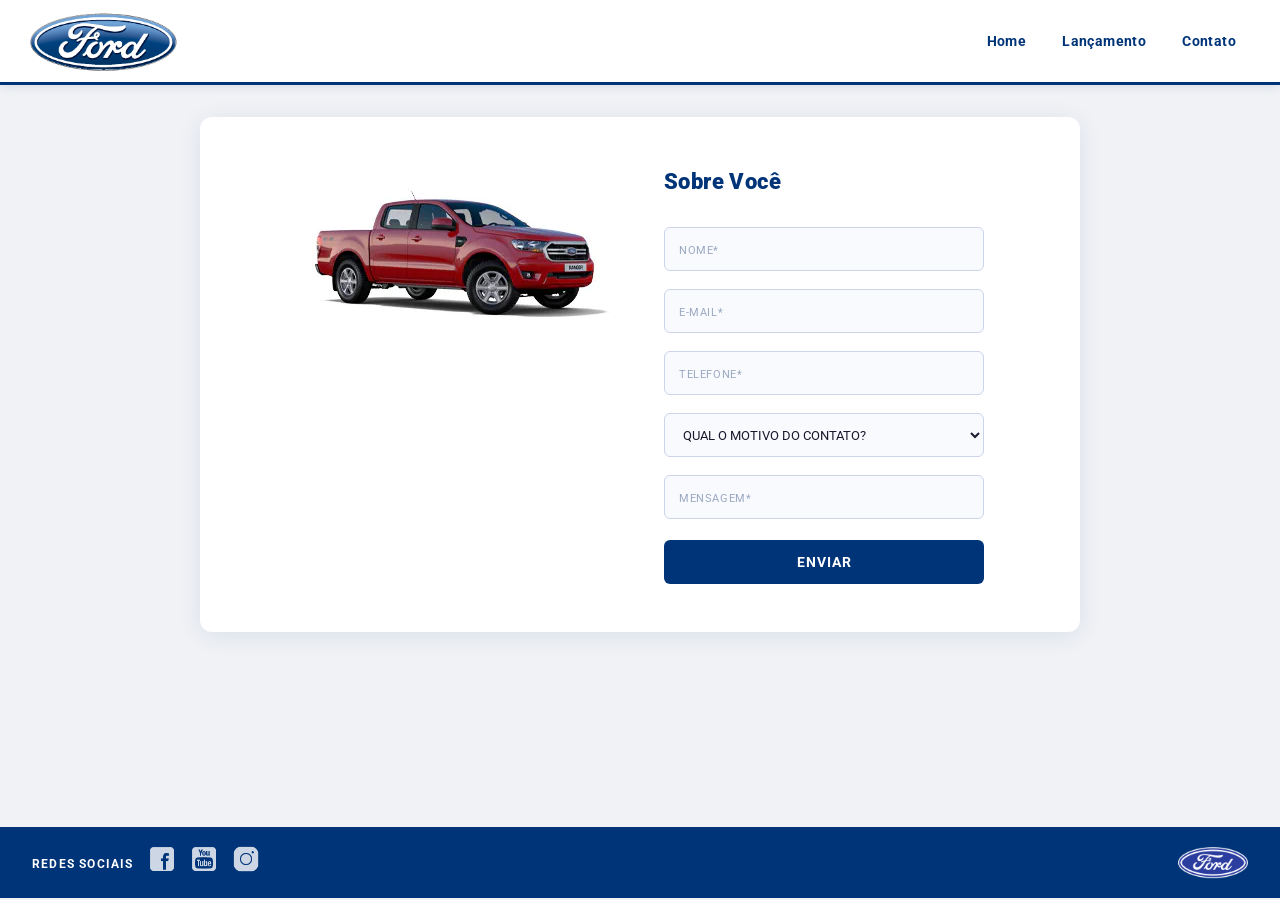
==== contato.html @ d1d5e274 "Versão 2 otimizada da aplicação" ====
<!DOCTYPE html>
<html lang="pt-br">
<head>
    <meta charset="UTF-8">
    <meta http-equiv="X-UA-Compatible" content="IE=edge">
    <meta name="viewport" content="width=device-width, initial-scale=1.0">
    <title>Ford</title>    
    <link href="css/reset.css" rel="stylesheet">
    <link href="css/style.css" rel="stylesheet">
    <link href="css/form.css" rel="stylesheet">
    <script src="js/form.js"></script>
</head>
<body>
    <header>       
        <div>
            <img src="img/logo-ford-256.png" width="150" class="logo" />
        </div>
        <nav>
            <ul>
                <li>
                    <a href="index.html">Home</a>
                </li>
                <li>
                    <a href="lancamento.html">Lançamento</a>
                </li>
                <li>
                    <a href="contato.html">Contato</a>
                </li>
            </ul>
        </nav>

    </header>
    <main>
        <div class="forms">
            <div>
                <img src="img/xls 2.2 diesel.jpg">
            </div>
            <div>
                <h2 class="titulo">Sobre Você</h2>
            <form onsubmit="return Post(this);">
                <input type="text" name="nome" placeholder="NOME*" class="fordform" required>
                <input type="text" name="email" placeholder="E-MAIL*" class="fordform" required>
                <input type="text" name="telefone" placeholder="TELEFONE*" class="fordform" required>
                <select name="contato" class="fordform" required>
                    <option selected>QUAL O MOTIVO DO CONTATO?</option>
                    <option>ELOGIO</option>
                    <option>DÚVIDA</option>
                    <option>RECLAMAÇÂO</option>
                </select>
                <input type="text" name="mensagem" placeholder="MENSAGEM*" class="fordform" required>
            <button type="submit">Enviar</button>
            </form>
            </div>
        </div>
    </main>
    <footer>
        <nav id="social">
            <ul>
                <li><span class="redesociais">Redes Sociais</span></li>
                <li><a href="https://www.facebook.com/FordBrasil/" title="Facebook"><img src="img/facebook-50.png"></a></li>
                <li><a href="https://www.youtube.com/fordbrasil" title="YouTube"><img src="img/youtube-squared-50.png"></a></li>
                <li><a href="https://www.instagram.com/fordbrasil/" title="Instagram"><img src="img/instagram-logo-50.png"></a></li>
            </ul>
        </nav>
        <div>
            <img src="img/ford-96.png" width="70"  />
        </div>
    </footer>    
</body>
</html>
---- css/style.css ----
@import url('https://fonts.googleapis.com/css2?family=Roboto:wght@300;400;700;900&display=swap');

:root {
    --ford-blue:        #003478;
    --ford-light-blue:  #1351d8;
    --ford-dark:        #1a1a2e;
    --ford-bg:          #f0f2f5;
    --ford-white:       #ffffff;
    --shadow-sm:        0 2px 10px rgba(0, 52, 120, 0.10);
    --shadow-md:        0 6px 28px rgba(0, 52, 120, 0.14);
    --shadow-lg:        0 14px 48px rgba(0, 52, 120, 0.22);
    --radius:           8px;
    --ease:             cubic-bezier(0.25, 0.46, 0.45, 0.94);
}

*, *::before, *::after {
    box-sizing: border-box;
}

html {
    height: 100%;
    scroll-behavior: smooth;
    scroll-padding-top: 72px; /* compensa o header sticky */
}

body {
    background: var(--ford-bg);
    height: 100%;
    font-family: 'Roboto', sans-serif;
    color: var(--ford-dark);
    line-height: 1.5;
}

::selection {
    background: rgba(19, 81, 216, 0.20);
    color: var(--ford-blue);
}

:focus-visible {
    outline: 2px solid var(--ford-light-blue);
    outline-offset: 3px;
    border-radius: 3px;
}


@keyframes slideDown {
    from { transform: translateY(-100%); opacity: 0; }
    to   { transform: translateY(0);     opacity: 1; }
}

@keyframes fadeInUp {
    from { opacity: 0; transform: translateY(14px); }
    to   { opacity: 1; transform: translateY(0);    }
}


header {
    background: var(--ford-white);
    border-bottom: 3px solid var(--ford-blue);
    padding: 10px 28px;
    position: sticky;
    top: 0;
    z-index: 100;
    display: flex;
    align-items: center;
    justify-content: space-between;
    box-shadow: var(--shadow-sm);
    animation: slideDown 0.42s var(--ease) both;
}

header div {
    display: flex;
    align-items: center;
}

header nav {
    display: flex;
    align-items: center;
    width: auto;
}

header ul {
    display: flex;
    align-items: center;
    gap: 4px;
    margin: 0;
}

nav li {
    display: inline;
    list-style: none;
}

header nav a {
    color: var(--ford-blue);
    font-size: clamp(13px, 1.1vw, 15px);
    text-decoration: none;
    font-weight: 700;
    padding: 8px 16px;
    border-radius: 5px;
    letter-spacing: 0.4px;
    position: relative;
    transition: color 0.2s;
}

header nav a::after {
    content: '';
    position: absolute;
    bottom: 2px;
    left: 16px;
    right: 16px;
    height: 2px;
    background: var(--ford-light-blue);
    transform: scaleX(0);
    transition: transform 0.22s var(--ease);
    border-radius: 2px;
}

header nav a:hover { color: var(--ford-light-blue); }
header nav a:hover::after { transform: scaleX(1); }


div#carousel {
    height: 78vh;
    width: 100%;
    max-height: 620px;
    transition: background-image 0.4s ease-in-out;
}

.carousel-wrapper {
    position: relative;
}

.carousel-wrapper::after {
    content: '';
    position: absolute;
    bottom: 0;
    left: 0;
    right: 0;
    height: 110px;
    background: linear-gradient(to bottom, transparent, rgba(0, 52, 120, 0.28));
    pointer-events: none;
    z-index: 1;
}

.carousel-btn {
    position: absolute;
    top: 50%;
    transform: translateY(-50%);
    z-index: 10;
    background: rgba(0, 52, 120, 0.35);
    backdrop-filter: blur(8px);
    -webkit-backdrop-filter: blur(8px);
    border: 1px solid rgba(255, 255, 255, 0.22);
    color: #fff;
    font-size: 22px;
    padding: 12px 18px;
    cursor: pointer;
    border-radius: 5px;
    transition: background 0.22s, transform 0.18s var(--ease), box-shadow 0.22s;
}

.carousel-btn:hover {
    background: rgba(0, 52, 120, 0.80);
    transform: translateY(-50%) scale(1.06);
    box-shadow: 0 4px 20px rgba(0, 52, 120, 0.4);
}

.carousel-btn-prev { left: 14px; }
.carousel-btn-next { right: 14px; }

div#carousel-title {
    background: var(--ford-blue);
    text-align: center;
    padding: 14px 24px;
    font-weight: 700;
    font-size: clamp(13px, 1.4vw, 16px);
    letter-spacing: 0.6px;
}

div#carousel-title a {
    text-decoration: none;
    color: var(--ford-white);
    transition: color 0.2s;
}

div#carousel-title a:hover { color: #7aaeff; }


main {
    min-height: calc(100vh - 190px);
    animation: fadeInUp 0.5s 0.18s var(--ease) both;
}


button {
    background: var(--ford-blue);
    color: var(--ford-white);
    border: none;
    border-radius: 6px;
    font-family: 'Roboto', sans-serif;
    font-weight: 700;
    font-size: 14px;
    letter-spacing: 0.6px;
    cursor: pointer;
    transition: background 0.2s, transform 0.16s var(--ease), box-shadow 0.2s;
}

button:hover {
    background: var(--ford-light-blue);
    transform: translateY(-2px);
    box-shadow: 0 5px 14px rgba(19, 81, 216, 0.32);
}

button:active {
    transform: translateY(0);
    box-shadow: none;
}


footer {
    background: var(--ford-blue);
    padding: 18px 32px;
    display: flex;
    align-items: center;
    justify-content: space-between;
}

footer div {
    display: flex;
    align-items: center;
    float: none;
    margin: 0;
}

nav#social {
    display: flex;
    align-items: center;
    width: auto;
}

nav#social ul {
    display: flex;
    align-items: center;
    gap: 14px;
}

nav#social ul img {
    width: 28px;
    opacity: 0.80;
    transition: transform 0.22s var(--ease), opacity 0.2s;
}

nav#social ul img:hover {
    transform: scale(1.20);
    opacity: 1;
}

span.redesociais {
    color: var(--ford-white);
    font-weight: 700;
    font-size: 12px;
    letter-spacing: 1.2px;
    text-transform: uppercase;
}


@media (prefers-reduced-motion: reduce) {
    *, *::before, *::after {
        animation-duration: 0.01ms !important;
        transition-duration: 0.01ms !important;
    }
}


@media (max-width: 768px) {
    header {
        flex-direction: column;
        gap: 10px;
        padding: 12px 16px;
    }

    header nav { width: 100%; justify-content: center; }

    header nav a {
        font-size: 13px;
        padding: 6px 10px;
    }

    div#carousel {
        height: 52vw;
        max-height: none;
    }

    footer {
        flex-direction: column;
        gap: 16px;
        text-align: center;
    }

    nav#social ul {
        flex-wrap: wrap;
        justify-content: center;
    }
}
---- css/form.css ----
/* ── INPUTS ── */

.fordform {
    display: block;
    width: 320px;
    border: 1.5px solid #cdd4e8;
    border-radius: 6px;
    height: 44px;
    margin: 9px 0;
    font-size: 13px;
    font-family: 'Roboto', sans-serif;
    padding: 0 14px;
    color: var(--ford-dark, #1a1a2e);
    background: #f8fafd;
    transition: border-color 0.22s, box-shadow 0.22s, background 0.22s;
}

.fordform:focus {
    outline: none;
    border-color: var(--ford-light-blue, #1351d8);
    box-shadow: 0 0 0 3px rgba(19, 81, 216, 0.13);
    background: #ffffff;
}

.fordform::placeholder {
    color: #9ba8c2;
    font-size: 11px;
    letter-spacing: 0.6px;
}

/* Validação visual — só aparece após o usuário digitar */
input.fordform:not(:placeholder-shown):valid {
    border-color: #27ae60;
    background: #f3fdf6;
    box-shadow: 0 0 0 3px rgba(39, 174, 96, 0.10);
}

input.fordform:not(:placeholder-shown):invalid {
    border-color: #e74c3c;
    background: #fdf4f4;
    box-shadow: 0 0 0 3px rgba(231, 76, 60, 0.10);
}

select.fordform {
    width: 320px;
    height: 44px;
    color: var(--ford-dark, #1a1a2e);
    cursor: pointer;
    appearance: auto;
}

/* ── LAYOUT DO FORMULÁRIO ── */

.forms {
    display: flex;
    justify-content: center;
    align-items: flex-start;
    flex-wrap: wrap;
    gap: 48px;
    background: #ffffff;
    margin: 32px auto;
    max-width: 880px;
    border-radius: 12px;
    padding: 48px 40px;
    box-shadow: 0 4px 24px rgba(0, 52, 120, 0.09);
    /* Transição suave na sombra quando o usuário interage */
    transition: box-shadow 0.3s ease;
}

/* Sombra mais profunda quando o usuário está preenchendo o formulário */
.forms:focus-within {
    box-shadow: 0 8px 40px rgba(0, 52, 120, 0.16);
}

.forms > div {
    display: flex;
    flex-direction: column;
    align-items: flex-start;
    padding: 0;
    vertical-align: unset;
}

.forms > div img {
    border-radius: 8px;
    max-width: 340px;
    width: 100%;
    height: auto;
    object-fit: cover;
    display: block;
    transition: transform 0.35s ease, box-shadow 0.35s ease;
}

.forms > div img:hover {
    transform: scale(1.02);
    box-shadow: 0 8px 28px rgba(0, 52, 120, 0.18);
}

h2.titulo {
    font-weight: 900;
    font-size: 22px;
    color: var(--ford-blue, #003478);
    letter-spacing: 0.4px;
    margin-bottom: 20px;
    transition: color 0.2s;
}

/* Título muda levemente quando o formulário está em foco */
.forms:focus-within h2.titulo {
    color: var(--ford-light-blue, #1351d8);
}

form {
    display: flex;
    flex-direction: column;
    align-items: flex-start;
}

button[type="submit"] {
    width: 320px;
    height: 44px;
    margin-top: 12px;
    font-size: 14px;
    letter-spacing: 1px;
    text-transform: uppercase;
    float: none;
}

/* ── RESPONSIVO ── */

@media (max-width: 768px) {
    .forms {
        flex-direction: column;
        align-items: center;
        padding: 32px 20px;
        margin: 16px;
        gap: 28px;
    }

    .fordform,
    select.fordform {
        width: 80vw;
        max-width: 340px;
    }

    button[type="submit"] {
        width: 80vw;
        max-width: 340px;
    }
}
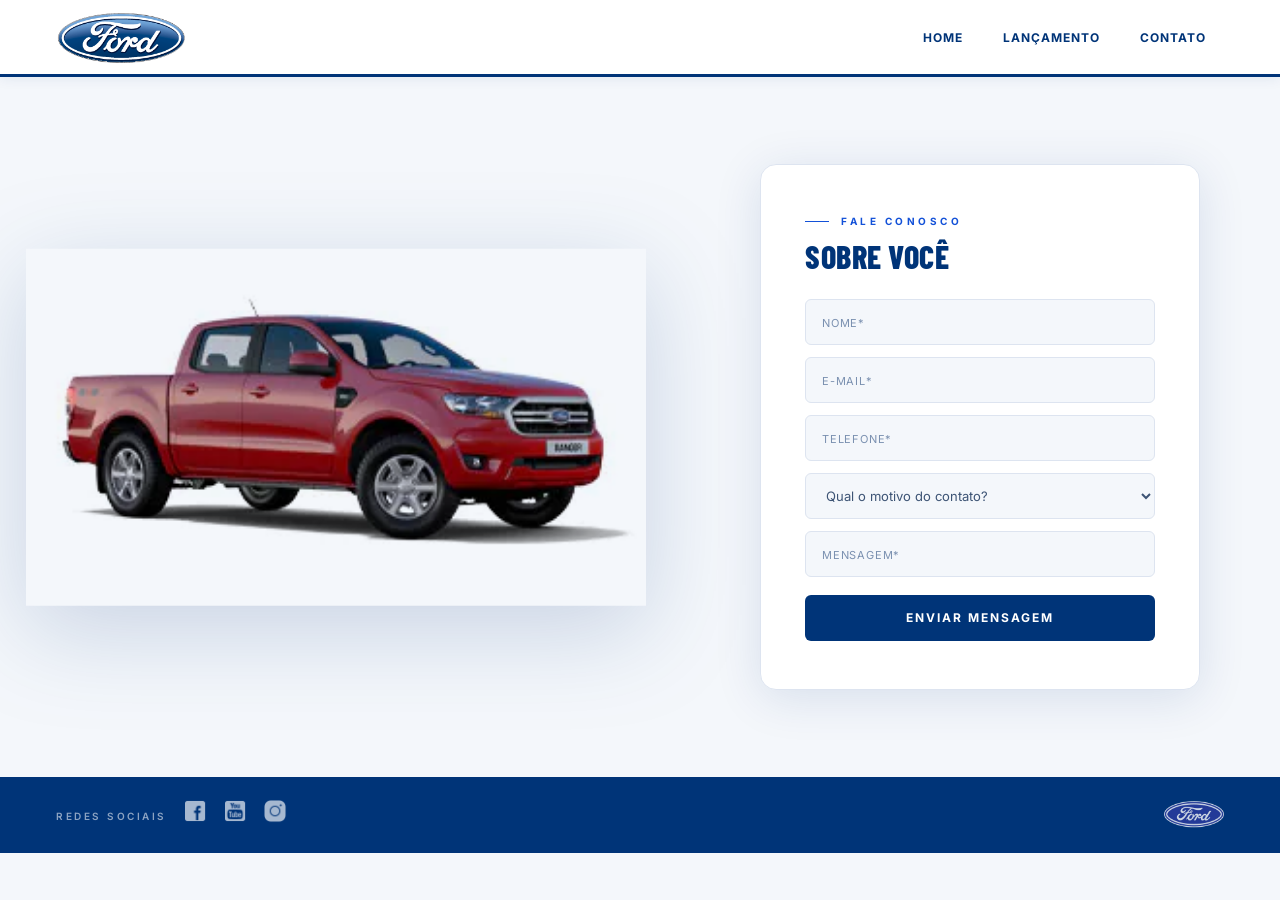
==== commit 506db992: "upgrade de UI/UX com algumas práticas de motion e animações usando js e css" ====
--- a/contato.html
+++ b/contato.html
@@ -4,67 +4,70 @@
     <meta charset="UTF-8">
     <meta http-equiv="X-UA-Compatible" content="IE=edge">
     <meta name="viewport" content="width=device-width, initial-scale=1.0">
-    <title>Ford</title>    
+    <title>Ford | Contato</title>
     <link href="css/reset.css" rel="stylesheet">
     <link href="css/style.css" rel="stylesheet">
     <link href="css/form.css" rel="stylesheet">
+    <link rel="stylesheet" href="https://unpkg.com/aos@2.3.4/dist/aos.css">
     <script src="js/form.js"></script>
 </head>
 <body>
-    <header>       
+
+    <header>
         <div>
-            <img src="img/logo-ford-256.png" width="150" class="logo" />
+            <img src="img/logo-ford-256.png" width="130" class="logo" alt="Ford">
         </div>
         <nav>
             <ul>
-                <li>
-                    <a href="index.html">Home</a>
-                </li>
-                <li>
-                    <a href="lancamento.html">Lançamento</a>
-                </li>
-                <li>
-                    <a href="contato.html">Contato</a>
-                </li>
+                <li><a href="index.html">Home</a></li>
+                <li><a href="lancamento.html">Lançamento</a></li>
+                <li><a href="contato.html">Contato</a></li>
             </ul>
         </nav>
+    </header>
 
-    </header>
     <main>
-        <div class="forms">
-            <div>
-                <img src="img/xls 2.2 diesel.jpg">
+        <div class="contact-page">
+
+            <img src="img/xls 2.2 diesel.jpg" alt="Ford Ranger XLS" class="contact-car-img">
+
+
+            <div class="forms" data-aos="fade-left">
+                <p class="section-label">Fale Conosco</p>
+                <h2 class="titulo">Sobre Você</h2>
+                <form onsubmit="return Post(this);">
+                    <input type="text" name="nome" placeholder="Nome*" class="fordform" required>
+                    <input type="text" name="email" placeholder="E-mail*" class="fordform" required>
+                    <input type="text" name="telefone" placeholder="Telefone*" class="fordform" required>
+                    <select name="contato" class="fordform" title="Motivo do contato" required>
+                        <option value="" selected disabled>Qual o motivo do contato?</option>
+                        <option>Elogio</option>
+                        <option>Dúvida</option>
+                        <option>Reclamação</option>
+                    </select>
+                    <input type="text" name="mensagem" placeholder="Mensagem*" class="fordform" required>
+                    <button type="submit">Enviar mensagem</button>
+                </form>
             </div>
-            <div>
-                <h2 class="titulo">Sobre Você</h2>
-            <form onsubmit="return Post(this);">
-                <input type="text" name="nome" placeholder="NOME*" class="fordform" required>
-                <input type="text" name="email" placeholder="E-MAIL*" class="fordform" required>
-                <input type="text" name="telefone" placeholder="TELEFONE*" class="fordform" required>
-                <select name="contato" class="fordform" required>
-                    <option selected>QUAL O MOTIVO DO CONTATO?</option>
-                    <option>ELOGIO</option>
-                    <option>DÚVIDA</option>
-                    <option>RECLAMAÇÂO</option>
-                </select>
-                <input type="text" name="mensagem" placeholder="MENSAGEM*" class="fordform" required>
-            <button type="submit">Enviar</button>
-            </form>
-            </div>
+
         </div>
     </main>
+
     <footer>
         <nav id="social">
             <ul>
                 <li><span class="redesociais">Redes Sociais</span></li>
-                <li><a href="https://www.facebook.com/FordBrasil/" title="Facebook"><img src="img/facebook-50.png"></a></li>
-                <li><a href="https://www.youtube.com/fordbrasil" title="YouTube"><img src="img/youtube-squared-50.png"></a></li>
-                <li><a href="https://www.instagram.com/fordbrasil/" title="Instagram"><img src="img/instagram-logo-50.png"></a></li>
+                <li><a href="https://www.facebook.com/FordBrasil/" title="Facebook"><img src="img/facebook-50.png" alt="Facebook"></a></li>
+                <li><a href="https://www.youtube.com/fordbrasil" title="YouTube"><img src="img/youtube-squared-50.png" alt="YouTube"></a></li>
+                <li><a href="https://www.instagram.com/fordbrasil/" title="Instagram"><img src="img/instagram-logo-50.png" alt="Instagram"></a></li>
             </ul>
         </nav>
         <div>
-            <img src="img/ford-96.png" width="70"  />
+            <img src="img/ford-96.png" alt="Ford" width="60">
         </div>
-    </footer>    
+    </footer>
+
+    <script src="https://unpkg.com/aos@2.3.4/dist/aos.js"></script>
+    <script src="js/premium.js"></script>
 </body>
 </html>
--- a/css/style.css
+++ b/css/style.css
@@ -1,47 +1,56 @@
-@import url('https://fonts.googleapis.com/css2?family=Roboto:wght@300;400;700;900&display=swap');
+@import url('https://fonts.googleapis.com/css2?family=Barlow+Condensed:wght@300;400;600;700;800;900&family=Inter:wght@300;400;500;600;700&display=swap');
 
 :root {
-    --ford-blue:        #003478;
-    --ford-light-blue:  #1351d8;
-    --ford-dark:        #1a1a2e;
-    --ford-bg:          #f0f2f5;
-    --ford-white:       #ffffff;
-    --shadow-sm:        0 2px 10px rgba(0, 52, 120, 0.10);
-    --shadow-md:        0 6px 28px rgba(0, 52, 120, 0.14);
-    --shadow-lg:        0 14px 48px rgba(0, 52, 120, 0.22);
-    --radius:           8px;
-    --ease:             cubic-bezier(0.25, 0.46, 0.45, 0.94);
-}
-
-*, *::before, *::after {
-    box-sizing: border-box;
-}
+    --ford-blue:     #003478;
+    --ford-accent:   #1351d8;
+    --ford-hover:    #0d3db5;
+    --bg-body:       #f4f7fb;
+    --bg-white:      #ffffff;
+    --bg-section:    #eef2f8;
+    --text-1:        #0d1b2e;
+    --text-2:        #3d5475;
+    --text-3:        #7a90b0;
+    --border:        #dde4f0;
+    --border-strong: #b8c8e0;
+    --shadow-sm:     0 2px 12px rgba(0, 52, 120, 0.08);
+    --shadow-md:     0 6px 32px rgba(0, 52, 120, 0.12);
+    --shadow-lg:     0 16px 64px rgba(0, 52, 120, 0.16);
+    --radius:        10px;
+    --ease:          cubic-bezier(0.25, 0.46, 0.45, 0.94);
+}
+
+*, *::before, *::after { box-sizing: border-box; }
 
 html {
     height: 100%;
     scroll-behavior: smooth;
-    scroll-padding-top: 72px; /* compensa o header sticky */
+    scroll-padding-top: 80px;
 }
 
 body {
-    background: var(--ford-bg);
-    height: 100%;
-    font-family: 'Roboto', sans-serif;
-    color: var(--ford-dark);
-    line-height: 1.5;
+    background: var(--bg-body);
+    color: var(--text-1);
+    font-family: 'Inter', sans-serif;
+    line-height: 1.6;
+    -webkit-font-smoothing: antialiased;
+    min-height: 100%;
 }
 
 ::selection {
-    background: rgba(19, 81, 216, 0.20);
+    background: rgba(19, 81, 216, 0.18);
     color: var(--ford-blue);
 }
 
 :focus-visible {
-    outline: 2px solid var(--ford-light-blue);
+    outline: 2px solid var(--ford-accent);
     outline-offset: 3px;
     border-radius: 3px;
 }
 
+::-webkit-scrollbar          { width: 5px; }
+::-webkit-scrollbar-track    { background: var(--bg-section); }
+::-webkit-scrollbar-thumb    { background: var(--border-strong); border-radius: 10px; }
+::-webkit-scrollbar-thumb:hover { background: var(--ford-accent); }
 
 @keyframes slideDown {
     from { transform: translateY(-100%); opacity: 0; }
@@ -49,35 +58,31 @@
 }
 
 @keyframes fadeInUp {
-    from { opacity: 0; transform: translateY(14px); }
+    from { opacity: 0; transform: translateY(20px); }
     to   { opacity: 1; transform: translateY(0);    }
 }
 
-
 header {
-    background: var(--ford-white);
-    border-bottom: 3px solid var(--ford-blue);
-    padding: 10px 28px;
     position: sticky;
     top: 0;
-    z-index: 100;
+    z-index: 1000;
     display: flex;
     align-items: center;
     justify-content: space-between;
+    padding: 10px 56px;
+    background: var(--bg-white);
+    border-bottom: 3px solid var(--ford-blue);
     box-shadow: var(--shadow-sm);
-    animation: slideDown 0.42s var(--ease) both;
-}
-
-header div {
-    display: flex;
-    align-items: center;
-}
-
-header nav {
-    display: flex;
-    align-items: center;
-    width: auto;
-}
+    transition: box-shadow 0.3s ease;
+    animation: slideDown 0.5s var(--ease) both;
+}
+
+header.scrolled {
+    box-shadow: var(--shadow-md);
+}
+
+header div  { display: flex; align-items: center; }
+header nav  { display: flex; align-items: center; }
 
 header ul {
     display: flex;
@@ -86,61 +91,233 @@
     margin: 0;
 }
 
-nav li {
-    display: inline;
-    list-style: none;
-}
+nav li { display: inline; list-style: none; }
 
 header nav a {
     color: var(--ford-blue);
-    font-size: clamp(13px, 1.1vw, 15px);
+    font-size: 12px;
+    font-weight: 700;
+    font-family: 'Inter', sans-serif;
     text-decoration: none;
-    font-weight: 700;
-    padding: 8px 16px;
+    padding: 8px 18px;
     border-radius: 5px;
-    letter-spacing: 0.4px;
+    letter-spacing: 1px;
+    text-transform: uppercase;
     position: relative;
-    transition: color 0.2s;
+    transition: color 0.2s, background 0.2s;
+}
+
+header nav a:hover {
+    color: var(--ford-accent);
+    background: rgba(19, 81, 216, 0.06);
 }
 
 header nav a::after {
     content: '';
     position: absolute;
-    bottom: 2px;
-    left: 16px;
-    right: 16px;
+    bottom: 3px;
+    left: 18px;
+    right: 18px;
     height: 2px;
-    background: var(--ford-light-blue);
+    background: var(--ford-accent);
     transform: scaleX(0);
+    border-radius: 2px;
     transition: transform 0.22s var(--ease);
-    border-radius: 2px;
-}
-
-header nav a:hover { color: var(--ford-light-blue); }
+}
+
 header nav a:hover::after { transform: scaleX(1); }
-
 
 div#carousel {
     height: 78vh;
     width: 100%;
-    max-height: 620px;
-    transition: background-image 0.4s ease-in-out;
+    max-height: 720px;
+    min-height: 420px;
+    transition: background-image 0.7s ease-in-out;
 }
 
 .carousel-wrapper {
     position: relative;
-}
-
-.carousel-wrapper::after {
+    overflow: hidden;
+}
+
+.carousel-wrapper::before {
     content: '';
     position: absolute;
-    bottom: 0;
-    left: 0;
-    right: 0;
-    height: 110px;
-    background: linear-gradient(to bottom, transparent, rgba(0, 52, 120, 0.28));
+    inset: 0;
+    background:
+        linear-gradient(108deg,
+            rgba(0, 10, 30, 0.80) 0%,
+            rgba(0, 10, 30, 0.45) 50%,
+            rgba(0, 10, 30, 0.10) 100%),
+        linear-gradient(to top,
+            rgba(0, 10, 30, 0.85) 0%,
+            transparent 42%);
+    z-index: 2;
     pointer-events: none;
-    z-index: 1;
+}
+
+.hero-overlay {
+    position: absolute;
+    inset: 0;
+    display: flex;
+    align-items: center;
+    z-index: 3;
+    pointer-events: none;
+}
+
+.hero-content {
+    display: flex;
+    flex-direction: column;
+    justify-content: center;
+    padding: 60px 80px;
+    max-width: 680px;
+    pointer-events: all;
+    animation: fadeInUp 0.9s 0.25s var(--ease) both;
+}
+
+.hero-eyebrow {
+    display: flex;
+    align-items: center;
+    gap: 14px;
+    font-size: 11px;
+    font-weight: 600;
+    letter-spacing: 3.5px;
+    text-transform: uppercase;
+    color: #7aaeff;
+    margin-bottom: 18px;
+}
+
+.hero-eyebrow::before {
+    content: '';
+    width: 28px;
+    height: 1px;
+    background: #7aaeff;
+    flex-shrink: 0;
+}
+
+.hero-title {
+    font-family: 'Barlow Condensed', sans-serif;
+    font-size: clamp(56px, 8vw, 104px);
+    font-weight: 800;
+    line-height: 0.93;
+    letter-spacing: -1px;
+    text-transform: uppercase;
+    color: #ffffff;
+    margin-bottom: 20px;
+    text-shadow: 0 4px 40px rgba(0, 0, 0, 0.5);
+}
+
+.hero-title span { color: #7aaeff; }
+
+.hero-subtitle {
+    font-size: 15px;
+    font-weight: 300;
+    color: rgba(220, 230, 255, 0.70);
+    line-height: 1.75;
+    margin-bottom: 38px;
+    max-width: 440px;
+}
+
+.hero-actions {
+    display: flex;
+    gap: 14px;
+    align-items: center;
+    flex-wrap: wrap;
+}
+
+.btn-hero-primary {
+    display: inline-flex;
+    align-items: center;
+    background: var(--ford-accent);
+    color: #fff;
+    text-decoration: none;
+    font-family: 'Inter', sans-serif;
+    font-size: 12px;
+    font-weight: 700;
+    letter-spacing: 1.8px;
+    text-transform: uppercase;
+    padding: 15px 34px;
+    border-radius: 3px;
+    transition: background 0.22s, transform 0.18s var(--ease), box-shadow 0.22s;
+}
+
+.btn-hero-primary:hover {
+    background: var(--ford-hover);
+    transform: translateY(-3px);
+    box-shadow: 0 10px 32px rgba(19, 81, 216, 0.45);
+}
+
+.btn-hero-secondary {
+    display: inline-flex;
+    align-items: center;
+    color: rgba(220, 230, 255, 0.80);
+    text-decoration: none;
+    font-family: 'Inter', sans-serif;
+    font-size: 12px;
+    font-weight: 500;
+    letter-spacing: 0.5px;
+    padding: 15px 28px;
+    border: 1px solid rgba(255, 255, 255, 0.22);
+    border-radius: 3px;
+    -webkit-backdrop-filter: blur(8px);
+    backdrop-filter: blur(8px);
+    transition: color 0.2s, border-color 0.2s, background 0.2s, transform 0.18s;
+}
+
+.btn-hero-secondary:hover {
+    color: #fff;
+    border-color: rgba(255, 255, 255, 0.50);
+    background: rgba(255, 255, 255, 0.08);
+    transform: translateY(-2px);
+}
+
+.hero-stats {
+    display: flex;
+    background: #ffffff;
+    border-bottom: 1px solid var(--border);
+    box-shadow: 0 4px 20px rgba(0, 52, 120, 0.07);
+}
+
+.stat {
+    flex: 1;
+    padding: 20px 40px;
+    border-right: 1px solid var(--border);
+    transition: background 0.22s;
+    cursor: default;
+}
+
+.stat:last-child { border-right: none; }
+.stat:hover { background: rgba(19, 81, 216, 0.04); }
+
+.stat-number {
+    display: flex;
+    align-items: baseline;
+    gap: 4px;
+    line-height: 1;
+    margin-bottom: 5px;
+}
+
+.stat-value {
+    font-family: 'Barlow Condensed', sans-serif;
+    font-size: 36px;
+    font-weight: 700;
+    color: var(--ford-blue);
+    letter-spacing: -0.5px;
+}
+
+.stat-unit {
+    font-family: 'Barlow Condensed', sans-serif;
+    font-size: 17px;
+    font-weight: 500;
+    color: var(--ford-accent);
+}
+
+.stat-label {
+    font-size: 10px;
+    font-weight: 600;
+    letter-spacing: 2px;
+    text-transform: uppercase;
+    color: var(--text-3);
 }
 
 .carousel-btn {
@@ -148,68 +325,75 @@
     top: 50%;
     transform: translateY(-50%);
     z-index: 10;
-    background: rgba(0, 52, 120, 0.35);
-    backdrop-filter: blur(8px);
-    -webkit-backdrop-filter: blur(8px);
-    border: 1px solid rgba(255, 255, 255, 0.22);
+    width: 50px;
+    height: 50px;
+    display: flex;
+    align-items: center;
+    justify-content: center;
+    background: rgba(255, 255, 255, 0.15);
+    -webkit-backdrop-filter: blur(10px);
+    backdrop-filter: blur(10px);
+    border: 1px solid rgba(255, 255, 255, 0.30);
     color: #fff;
-    font-size: 22px;
-    padding: 12px 18px;
+    font-size: 16px;
     cursor: pointer;
-    border-radius: 5px;
-    transition: background 0.22s, transform 0.18s var(--ease), box-shadow 0.22s;
+    border-radius: 50%;
+    transition: background 0.22s, border-color 0.22s, transform 0.18s var(--ease);
 }
 
 .carousel-btn:hover {
-    background: rgba(0, 52, 120, 0.80);
-    transform: translateY(-50%) scale(1.06);
-    box-shadow: 0 4px 20px rgba(0, 52, 120, 0.4);
-}
-
-.carousel-btn-prev { left: 14px; }
-.carousel-btn-next { right: 14px; }
+    background: rgba(19, 81, 216, 0.55);
+    border-color: rgba(255, 255, 255, 0.60);
+    transform: translateY(-50%) scale(1.08);
+}
+
+.carousel-btn-prev { left: 32px; }
+.carousel-btn-next { right: 32px; }
 
 div#carousel-title {
-    background: var(--ford-blue);
+    position: absolute;
+    bottom: 0;
+    left: 0;
+    right: 0;
+    z-index: 4;
     text-align: center;
-    padding: 14px 24px;
-    font-weight: 700;
-    font-size: clamp(13px, 1.4vw, 16px);
-    letter-spacing: 0.6px;
+    padding: 12px 24px;
+    font-size: 13px;
+    font-weight: 500;
+    letter-spacing: 0.4px;
+    color: rgba(255, 255, 255, 0.80);
+    background: linear-gradient(to top, rgba(0, 10, 30, 0.70), transparent);
+    pointer-events: all;
 }
 
 div#carousel-title a {
     text-decoration: none;
-    color: var(--ford-white);
+    color: rgba(255, 255, 255, 0.80);
     transition: color 0.2s;
 }
 
-div#carousel-title a:hover { color: #7aaeff; }
-
-
-main {
-    min-height: calc(100vh - 190px);
-    animation: fadeInUp 0.5s 0.18s var(--ease) both;
-}
-
+div#carousel-title a:hover { color: #fff; }
+
+main { min-height: calc(100vh - 200px); }
 
 button {
     background: var(--ford-blue);
-    color: var(--ford-white);
+    color: #fff;
     border: none;
-    border-radius: 6px;
-    font-family: 'Roboto', sans-serif;
+    border-radius: 4px;
+    font-family: 'Inter', sans-serif;
     font-weight: 700;
-    font-size: 14px;
-    letter-spacing: 0.6px;
+    font-size: 12px;
+    letter-spacing: 1.2px;
+    text-transform: uppercase;
     cursor: pointer;
-    transition: background 0.2s, transform 0.16s var(--ease), box-shadow 0.2s;
+    transition: background 0.22s, transform 0.16s var(--ease), box-shadow 0.22s;
 }
 
 button:hover {
-    background: var(--ford-light-blue);
+    background: var(--ford-accent);
     transform: translateY(-2px);
-    box-shadow: 0 5px 14px rgba(19, 81, 216, 0.32);
+    box-shadow: 0 6px 20px rgba(19, 81, 216, 0.35);
 }
 
 button:active {
@@ -217,10 +401,29 @@
     box-shadow: none;
 }
 
+.section-label {
+    display: inline-flex;
+    align-items: center;
+    gap: 12px;
+    font-size: 10px;
+    font-weight: 700;
+    letter-spacing: 3.5px;
+    text-transform: uppercase;
+    color: var(--ford-accent);
+    margin-bottom: 10px;
+}
+
+.section-label::before {
+    content: '';
+    width: 24px;
+    height: 1px;
+    background: var(--ford-accent);
+    flex-shrink: 0;
+}
 
 footer {
     background: var(--ford-blue);
-    padding: 18px 32px;
+    padding: 22px 56px;
     display: flex;
     align-items: center;
     justify-content: space-between;
@@ -233,34 +436,33 @@
     margin: 0;
 }
 
-nav#social {
-    display: flex;
-    align-items: center;
-    width: auto;
-}
+footer img { opacity: 0.80; transition: opacity 0.2s; }
+footer img:hover { opacity: 1; }
+
+nav#social { display: flex; align-items: center; }
 
 nav#social ul {
     display: flex;
     align-items: center;
-    gap: 14px;
+    gap: 16px;
 }
 
 nav#social ul img {
-    width: 28px;
-    opacity: 0.80;
+    width: 24px;
+    opacity: 0.65;
     transition: transform 0.22s var(--ease), opacity 0.2s;
 }
 
 nav#social ul img:hover {
-    transform: scale(1.20);
+    transform: scale(1.22) translateY(-2px);
     opacity: 1;
 }
 
 span.redesociais {
-    color: var(--ford-white);
-    font-weight: 700;
-    font-size: 12px;
-    letter-spacing: 1.2px;
+    color: rgba(255, 255, 255, 0.55);
+    font-size: 10px;
+    font-weight: 600;
+    letter-spacing: 2.5px;
     text-transform: uppercase;
 }
 
@@ -272,34 +474,38 @@
     }
 }
 
+@media (max-width: 1024px) {
+    header { padding: 10px 32px; }
+    .hero-content { padding: 60px 48px 40px; }
+    .stat { padding: 18px 24px; }
+    .stat-value { font-size: 28px; }
+    footer { padding: 22px 32px; }
+}
 
 @media (max-width: 768px) {
     header {
         flex-direction: column;
         gap: 10px;
-        padding: 12px 16px;
+        padding: 12px 20px;
     }
 
     header nav { width: 100%; justify-content: center; }
-
-    header nav a {
-        font-size: 13px;
-        padding: 6px 10px;
-    }
-
-    div#carousel {
-        height: 52vw;
-        max-height: none;
-    }
-
-    footer {
-        flex-direction: column;
-        gap: 16px;
-        text-align: center;
-    }
-
-    nav#social ul {
-        flex-wrap: wrap;
-        justify-content: center;
-    }
-}
+    header nav a { font-size: 11px; padding: 6px 12px; }
+
+    .hero-content { padding: 32px 24px; max-width: 100%; }
+    .hero-title   { font-size: clamp(38px, 10vw, 60px); }
+    .hero-actions { flex-direction: column; align-items: flex-start; }
+    .btn-hero-primary,
+    .btn-hero-secondary { width: 100%; justify-content: center; }
+
+    .hero-stats   { flex-wrap: wrap; }
+    .stat         { flex: 1 1 50%; border-bottom: 1px solid var(--border); }
+
+    div#carousel  { height: 60vh; min-height: 360px; max-height: none; }
+
+    footer { flex-direction: column; gap: 18px; padding: 22px 20px; text-align: center; }
+    nav#social ul { flex-wrap: wrap; justify-content: center; }
+
+    .carousel-btn-prev { left: 12px; }
+    .carousel-btn-next { right: 12px; }
+}
--- a/css/form.css
+++ b/css/form.css
@@ -1,149 +1,155 @@
-/* ── INPUTS ── */
+
+.contact-page {
+    position: relative;
+    min-height: calc(100vh - 200px);
+    display: flex;
+    align-items: center;
+    justify-content: flex-end;
+    padding: 64px 80px 64px 0;
+    overflow: hidden;
+    background: var(--bg-body, #f4f7fb);
+}
+
+.contact-car-img {
+    position: absolute;
+    left: 2%;
+    top: 50%;
+    transform: translateY(-50%);
+    width: 55%;
+    max-width: 620px;
+    pointer-events: none;
+    mix-blend-mode: multiply;
+    filter: drop-shadow(0 24px 48px rgba(0, 52, 120, 0.18));
+    animation: carFloat 0.9s 0.2s var(--ease, cubic-bezier(0.25,0.46,0.45,0.94)) both;
+    transition: filter 0.6s ease;
+}
+
+@keyframes carFloat {
+    from { opacity: 0; transform: translateY(calc(-50% + 30px)); }
+    to   { opacity: 1; transform: translateY(-50%);               }
+}
+
+.contact-page:hover .contact-car-img {
+    filter: drop-shadow(0 32px 64px rgba(0, 52, 120, 0.26));
+}
+
+.forms {
+    position: relative;
+    z-index: 1;
+    display: flex;
+    flex-direction: column;
+    background: #ffffff;
+    border-radius: 16px;
+    border: 1px solid var(--border, #dde4f0);
+    box-shadow: 0 8px 48px rgba(0, 52, 120, 0.12);
+    padding: 48px 44px;
+    width: 100%;
+    max-width: 440px;
+    transition: box-shadow 0.3s ease;
+}
+
+.forms:focus-within {
+    box-shadow: 0 12px 56px rgba(0, 52, 120, 0.18);
+}
+
+h2.titulo {
+    font-family: 'Barlow Condensed', sans-serif;
+    font-size: 32px;
+    font-weight: 800;
+    text-transform: uppercase;
+    letter-spacing: 0.5px;
+    color: var(--ford-blue, #003478);
+    margin-bottom: 24px;
+    line-height: 1.1;
+}
+
+form {
+    display: flex;
+    flex-direction: column;
+}
 
 .fordform {
     display: block;
-    width: 320px;
-    border: 1.5px solid #cdd4e8;
+    width: 100%;
+    height: 46px;
+    margin-bottom: 12px;
+    padding: 0 16px;
+    font-family: 'Inter', sans-serif;
+    font-size: 13px;
+    color: var(--text-1, #0d1b2e);
+    background: var(--bg-body, #f4f7fb);
+    border: 1.5px solid var(--border, #dde4f0);
     border-radius: 6px;
-    height: 44px;
-    margin: 9px 0;
-    font-size: 13px;
-    font-family: 'Roboto', sans-serif;
-    padding: 0 14px;
-    color: var(--ford-dark, #1a1a2e);
-    background: #f8fafd;
     transition: border-color 0.22s, box-shadow 0.22s, background 0.22s;
 }
 
 .fordform:focus {
     outline: none;
-    border-color: var(--ford-light-blue, #1351d8);
-    box-shadow: 0 0 0 3px rgba(19, 81, 216, 0.13);
+    border-color: var(--ford-accent, #1351d8);
     background: #ffffff;
+    box-shadow: 0 0 0 3px rgba(19, 81, 216, 0.12);
 }
 
 .fordform::placeholder {
-    color: #9ba8c2;
+    color: var(--text-3, #7a90b0);
     font-size: 11px;
-    letter-spacing: 0.6px;
+    letter-spacing: 0.8px;
+    text-transform: uppercase;
 }
 
-/* Validação visual — só aparece após o usuário digitar */
 input.fordform:not(:placeholder-shown):valid {
     border-color: #27ae60;
-    background: #f3fdf6;
-    box-shadow: 0 0 0 3px rgba(39, 174, 96, 0.10);
+    background: #f4fdf7;
 }
 
 input.fordform:not(:placeholder-shown):invalid {
     border-color: #e74c3c;
-    background: #fdf4f4;
-    box-shadow: 0 0 0 3px rgba(231, 76, 60, 0.10);
+    background: #fdf5f5;
 }
 
 select.fordform {
-    width: 320px;
-    height: 44px;
-    color: var(--ford-dark, #1a1a2e);
+    height: 46px;
+    color: var(--text-2, #3d5475);
     cursor: pointer;
     appearance: auto;
 }
 
-/* ── LAYOUT DO FORMULÁRIO ── */
-
-.forms {
-    display: flex;
-    justify-content: center;
-    align-items: flex-start;
-    flex-wrap: wrap;
-    gap: 48px;
-    background: #ffffff;
-    margin: 32px auto;
-    max-width: 880px;
-    border-radius: 12px;
-    padding: 48px 40px;
-    box-shadow: 0 4px 24px rgba(0, 52, 120, 0.09);
-    /* Transição suave na sombra quando o usuário interage */
-    transition: box-shadow 0.3s ease;
+button[type="submit"] {
+    width: 100%;
+    height: 46px;
+    margin-top: 6px;
+    font-size: 12px;
+    letter-spacing: 2px;
+    font-weight: 700;
+    float: none;
+    border-radius: 6px;
 }
 
-/* Sombra mais profunda quando o usuário está preenchendo o formulário */
-.forms:focus-within {
-    box-shadow: 0 8px 40px rgba(0, 52, 120, 0.16);
-}
+@media (max-width: 900px) {
+    .contact-page {
+        justify-content: center;
+        padding: 48px 24px;
+    }
 
-.forms > div {
-    display: flex;
-    flex-direction: column;
-    align-items: flex-start;
-    padding: 0;
-    vertical-align: unset;
-}
+    .contact-car-img {
+        position: relative;
+        left: auto;
+        bottom: auto;
+        width: 90%;
+        max-width: 420px;
+        margin-bottom: -20px;
+        display: block;
+        margin-left: auto;
+        margin-right: auto;
+    }
 
-.forms > div img {
-    border-radius: 8px;
-    max-width: 340px;
-    width: 100%;
-    height: auto;
-    object-fit: cover;
-    display: block;
-    transition: transform 0.35s ease, box-shadow 0.35s ease;
-}
-
-.forms > div img:hover {
-    transform: scale(1.02);
-    box-shadow: 0 8px 28px rgba(0, 52, 120, 0.18);
-}
-
-h2.titulo {
-    font-weight: 900;
-    font-size: 22px;
-    color: var(--ford-blue, #003478);
-    letter-spacing: 0.4px;
-    margin-bottom: 20px;
-    transition: color 0.2s;
-}
-
-/* Título muda levemente quando o formulário está em foco */
-.forms:focus-within h2.titulo {
-    color: var(--ford-light-blue, #1351d8);
-}
-
-form {
-    display: flex;
-    flex-direction: column;
-    align-items: flex-start;
-}
-
-button[type="submit"] {
-    width: 320px;
-    height: 44px;
-    margin-top: 12px;
-    font-size: 14px;
-    letter-spacing: 1px;
-    text-transform: uppercase;
-    float: none;
-}
-
-/* ── RESPONSIVO ── */
-
-@media (max-width: 768px) {
-    .forms {
+    .contact-page {
         flex-direction: column;
         align-items: center;
-        padding: 32px 20px;
-        margin: 16px;
-        gap: 28px;
     }
 
-    .fordform,
-    select.fordform {
-        width: 80vw;
-        max-width: 340px;
-    }
-
-    button[type="submit"] {
-        width: 80vw;
-        max-width: 340px;
+    .forms {
+        max-width: 480px;
+        padding: 36px 28px;
     }
 }
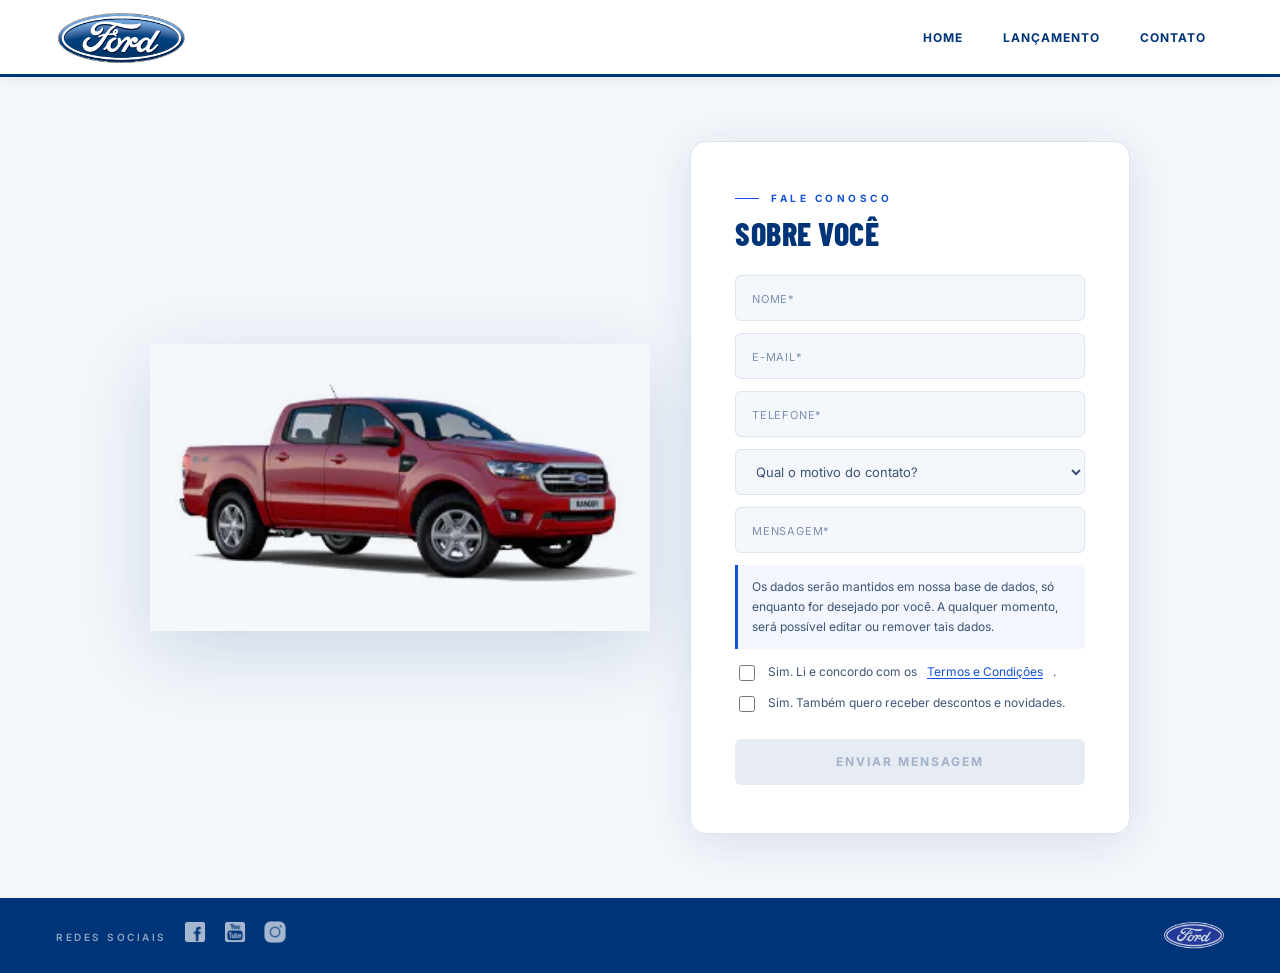
==== commit 9375f556: "adicionando termos de LGPD" ====
--- a/contato.html
+++ b/contato.html
@@ -46,7 +46,29 @@
                         <option>Reclamação</option>
                     </select>
                     <input type="text" name="mensagem" placeholder="Mensagem*" class="fordform" required>
-                    <button type="submit">Enviar mensagem</button>
+
+                    <!-- Consentimento LGPD -->
+                    <p class="consent-text">
+                        Os dados serão mantidos em nossa base de dados, só enquanto for desejado por você.
+                        A qualquer momento, será possível editar ou remover tais dados.
+                    </p>
+
+                    <div class="consent-checks">
+                        <label class="consent-label">
+                            <input type="checkbox" id="terms-check"
+                                onchange="document.getElementById('submit-btn').disabled = !this.checked">
+                            Sim. Li e concordo com os
+                            <a href="https://www.ford.com.br/politica-de-privacidade/"
+                               target="_blank" rel="noopener noreferrer">Termos e Condições</a>.
+                        </label>
+
+                        <label class="consent-label">
+                            <input type="checkbox" name="newsletter">
+                            Sim. Também quero receber descontos e novidades.
+                        </label>
+                    </div>
+
+                    <button type="submit" id="submit-btn" disabled>Enviar mensagem</button>
                 </form>
             </div>
 
--- a/css/form.css
+++ b/css/form.css
@@ -1,37 +1,42 @@
+
+/* ── PÁGINA DE CONTATO ──────────────────────── */
 
 .contact-page {
+    min-height: calc(100vh - 200px);
+    display: flex;
+    align-items: center;
+    justify-content: center;
+    padding: 64px 40px;
+    background: var(--bg-body, #f4f7fb);
+}
+
+/* ── CARRO FLUTUANTE ────────────────────────── */
+
+.contact-car-img {
+    width: 46%;
+    max-width: 500px;
+    flex-shrink: 0;
+    margin-right: 40px;
     position: relative;
-    min-height: calc(100vh - 200px);
-    display: flex;
-    align-items: center;
-    justify-content: flex-end;
-    padding: 64px 80px 64px 0;
-    overflow: hidden;
-    background: var(--bg-body, #f4f7fb);
-}
-
-.contact-car-img {
-    position: absolute;
-    left: 2%;
-    top: 50%;
-    transform: translateY(-50%);
-    width: 55%;
-    max-width: 620px;
+    z-index: 0;
     pointer-events: none;
     mix-blend-mode: multiply;
-    filter: drop-shadow(0 24px 48px rgba(0, 52, 120, 0.18));
+    filter: drop-shadow(0 20px 40px rgba(0, 52, 120, 0.16));
     animation: carFloat 0.9s 0.2s var(--ease, cubic-bezier(0.25,0.46,0.45,0.94)) both;
-    transition: filter 0.6s ease;
+    transition: filter 0.5s ease, transform 0.5s ease;
 }
 
 @keyframes carFloat {
-    from { opacity: 0; transform: translateY(calc(-50% + 30px)); }
-    to   { opacity: 1; transform: translateY(-50%);               }
+    from { opacity: 0; transform: translateX(-30px); }
+    to   { opacity: 1; transform: translateX(0);     }
 }
 
 .contact-page:hover .contact-car-img {
-    filter: drop-shadow(0 32px 64px rgba(0, 52, 120, 0.26));
-}
+    transform: translateY(-5px) scale(1.02);
+    filter: drop-shadow(0 28px 56px rgba(0, 52, 120, 0.22));
+}
+
+/* ── CARD DO FORMULÁRIO ─────────────────────── */
 
 .forms {
     position: relative;
@@ -52,6 +57,8 @@
     box-shadow: 0 12px 56px rgba(0, 52, 120, 0.18);
 }
 
+/* ── TÍTULO ─────────────────────────────────── */
+
 h2.titulo {
     font-family: 'Barlow Condensed', sans-serif;
     font-size: 32px;
@@ -62,6 +69,8 @@
     margin-bottom: 24px;
     line-height: 1.1;
 }
+
+/* ── INPUTS ─────────────────────────────────── */
 
 form {
     display: flex;
@@ -114,6 +123,58 @@
     appearance: auto;
 }
 
+/* ── CONSENTIMENTO LGPD ─────────────────────── */
+
+.consent-text {
+    font-size: 12px;
+    color: var(--text-2, #3d5475);
+    line-height: 1.65;
+    padding: 12px 14px;
+    background: rgba(19, 81, 216, 0.05);
+    border-left: 3px solid var(--ford-accent, #1351d8);
+    border-radius: 0 6px 6px 0;
+    margin-bottom: 14px;
+}
+
+.consent-checks {
+    display: flex;
+    flex-direction: column;
+    gap: 10px;
+    margin-bottom: 18px;
+}
+
+.consent-label {
+    display: flex;
+    align-items: flex-start;
+    gap: 10px;
+    font-size: 12px;
+    color: var(--text-2, #3d5475);
+    line-height: 1.55;
+    cursor: pointer;
+}
+
+.consent-label input[type="checkbox"] {
+    flex-shrink: 0;
+    width: 16px;
+    height: 16px;
+    margin-top: 2px;
+    accent-color: var(--ford-accent, #1351d8);
+    cursor: pointer;
+}
+
+.consent-label a {
+    color: var(--ford-accent, #1351d8);
+    text-decoration: underline;
+    text-underline-offset: 2px;
+    transition: color 0.2s;
+}
+
+.consent-label a:hover {
+    color: var(--ford-blue, #003478);
+}
+
+/* ── BOTÃO ENVIAR ───────────────────────────── */
+
 button[type="submit"] {
     width: 100%;
     height: 46px;
@@ -123,29 +184,32 @@
     font-weight: 700;
     float: none;
     border-radius: 6px;
-}
+    transition: background 0.22s, transform 0.16s, box-shadow 0.22s, opacity 0.22s;
+}
+
+button[type="submit"]:disabled {
+    background: var(--border, #dde4f0);
+    color: var(--text-3, #7a90b0);
+    cursor: not-allowed;
+    transform: none;
+    box-shadow: none;
+    opacity: 0.7;
+}
+
+/* ── RESPONSIVO ─────────────────────────────── */
 
 @media (max-width: 900px) {
-    .contact-page {
-        justify-content: center;
-        padding: 48px 24px;
-    }
-
-    .contact-car-img {
-        position: relative;
-        left: auto;
-        bottom: auto;
-        width: 90%;
-        max-width: 420px;
-        margin-bottom: -20px;
-        display: block;
-        margin-left: auto;
-        margin-right: auto;
-    }
-
     .contact-page {
         flex-direction: column;
         align-items: center;
+        padding: 40px 24px;
+    }
+
+    .contact-car-img {
+        width: 85%;
+        max-width: 400px;
+        margin-right: 0;
+        margin-bottom: -20px;
     }
 
     .forms {
